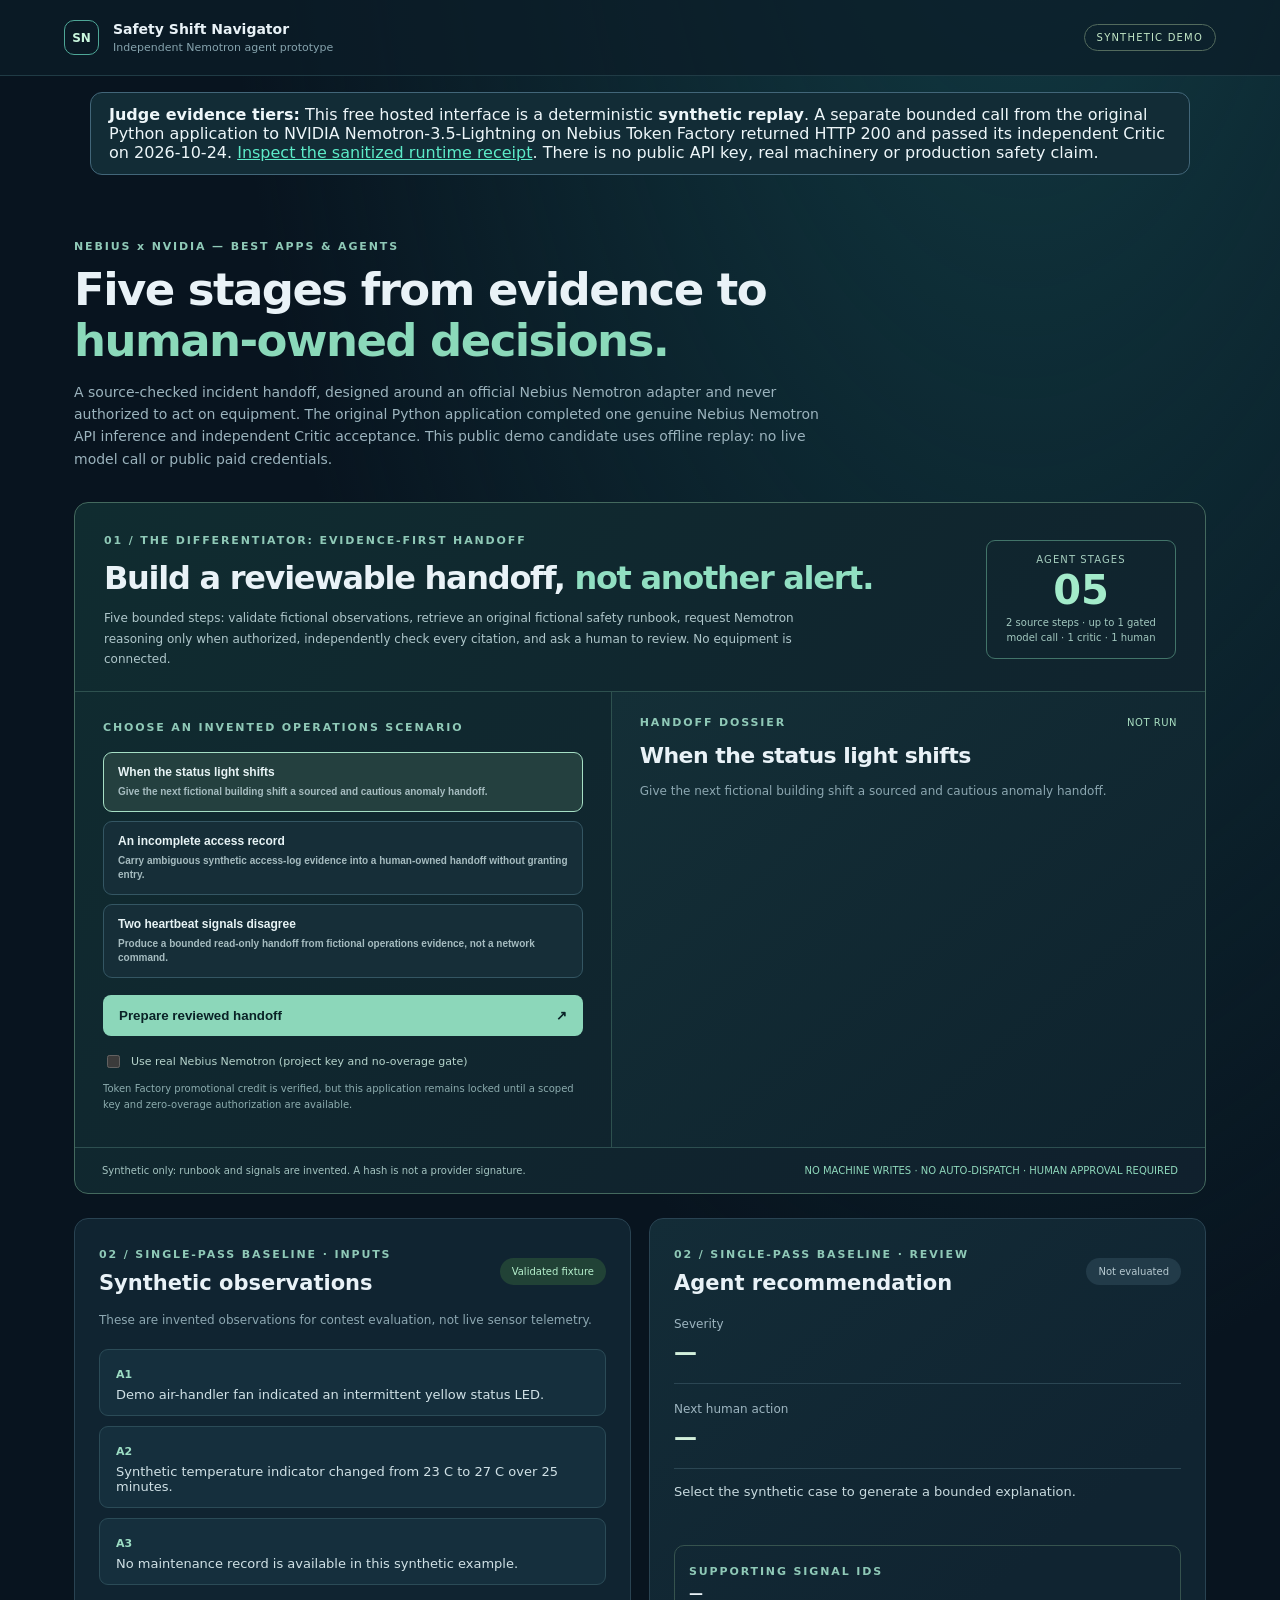
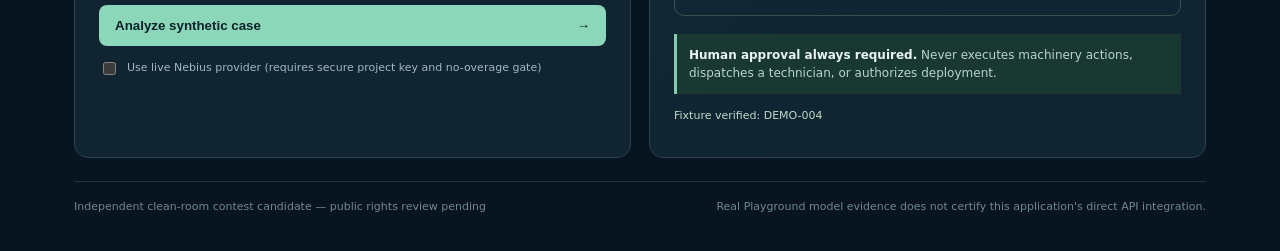
==== docs/index.html @ c72b0e6c "Stage original Nebius Nemotron agent for private contest release review" ====
<!doctype html>
<html lang="en">
<head>
  <meta charset="utf-8">
  <meta name="viewport" content="width=device-width,initial-scale=1">
  <title>Safety Shift Navigator | Synthetic Review Console</title>
  <link rel="stylesheet" href="./style.css">
  <script defer src="./static-adapter.js"></script>
  <script defer src="./app.js"></script>
</head>
<body>
  <header><div class="brand-mark">SN</div><div class="brand"><strong>Safety Shift Navigator</strong><small>Independent Nemotron agent prototype</small></div><span class="lab">SYNTHETIC DEMO</span></header>
  <aside class="source-truth" role="note" style="margin:1rem auto;max-width:1100px;padding:12px 18px;border:1px solid #426679;border-radius:12px;background:#122c36;color:#edf6f9">
<strong>Judge evidence tiers:</strong> This free hosted interface is a deterministic <strong>synthetic replay</strong>.
A separate bounded call from the original Python application to NVIDIA Nemotron-3.5-Lightning on Nebius Token Factory
returned HTTP 200 and passed its independent Critic on 2026-10-24.
<a href="./evidence/NEBIUS_G1_REAL_APP_RECEIPT_REDACTED.json" style="color:#5debc8">Inspect the sanitized runtime receipt</a>.
There is no public API key, real machinery or production safety claim.
</aside>
<main>
    <div class="lead"><p class="eyebrow">NEBIUS x NVIDIA — BEST APPS &amp; AGENTS</p><h1>Five stages from evidence to <em>human-owned decisions.</em></h1><p>A source-checked incident handoff, designed around an official Nebius Nemotron adapter and never authorized to act on equipment. The original Python application completed one genuine Nebius Nemotron API inference and independent Critic acceptance. This public demo candidate uses offline replay: no live model call or public paid credentials.</p></div>
    <section class="handoff-workbench" id="handoff-workbench" aria-label="Multi-stage shift handoff agent">
      <div class="handoff-intro">
        <div><span class="eyebrow">01 / THE DIFFERENTIATOR: EVIDENCE-FIRST HANDOFF</span>
          <h2>Build a reviewable handoff, <em>not another alert.</em></h2>
          <p>Five bounded steps: validate fictional observations, retrieve an original fictional safety runbook, request Nemotron reasoning only when authorized, independently check every citation, and ask a human to review. No equipment is connected.</p>
        </div>
        <div class="handoff-counter"><small>AGENT STAGES</small><strong>05</strong><span>2 source steps · up to 1 gated model call · 1 critic · 1 human</span></div>
      </div>
      <div class="handoff-layout">
        <div class="handoff-controls">
          <span class="eyebrow">CHOOSE AN INVENTED OPERATIONS SCENARIO</span>
          <div id="handoff-scenarios" class="handoff-scenarios"><p class="muted">Loading independent runbooks…</p></div>
          <button id="handoff-run" type="button" disabled>Prepare reviewed handoff <span>↗</span></button>
          <label class="handoff-live"><input type="checkbox" id="handoff-live" disabled> Use real Nebius Nemotron (project key and no-overage gate)</label>
          <p id="handoff-gate" class="handoff-gate">Official Playground evidence is separate from this application's direct API integration; both a scoped key and no-overage approval are required.</p>
        </div>
        <div class="handoff-output">
          <div class="handoff-result-head"><span class="eyebrow">HANDOFF DOSSIER</span><span id="handoff-source" class="handoff-origin">NOT RUN</span></div>
          <h3 id="handoff-title">A decision a human can inspect.</h3>
          <div id="handoff-review" class="handoff-review"><p class="muted">Choose a fictional scenario to trace its evidence and uncertainty.</p></div>
          <div id="handoff-trace" class="handoff-trace" aria-label="Agent tool stages"></div>
        </div>
      </div>
      <div class="handoff-footer"><span id="handoff-status">Synthetic only: runbook and signals are invented. A hash is not a provider signature.</span><span>NO MACHINE WRITES · NO AUTO-DISPATCH · HUMAN APPROVAL REQUIRED</span></div>
    </section>
    <div class="columns">
      <section class="card">
        <div class="section-heading"><div><span class="eyebrow">02 / SINGLE-PASS BASELINE · INPUTS</span><h2>Synthetic observations</h2></div><span class="pill green">Validated fixture</span></div>
        <p class="muted">These are invented observations for contest evaluation, not live sensor telemetry.</p>
        <div id="signals" class="signals"><p class="muted">Loading synthetic observations…</p></div>
        <div class="actions"><button id="run" type="button">Analyze synthetic case <span>→</span></button><label class="checkbox"><input id="real" type="checkbox"> Use live Nebius provider (requires secure project key and no-overage gate)</label></div>
      </section>
      <section class="card result">
        <div class="section-heading"><div><span class="eyebrow">02 / SINGLE-PASS BASELINE · REVIEW</span><h2>Agent recommendation</h2></div><span id="mode" class="pill">Not evaluated</span></div>
        <div class="metric"><span>Severity</span><strong id="severity">—</strong></div>
        <div class="metric"><span>Next human action</span><strong id="action">—</strong></div>
        <p id="reason" class="reason">Select the synthetic case to generate a bounded explanation.</p>
        <div class="evidence"><span class="eyebrow">SUPPORTING SIGNAL IDS</span><strong id="ids">—</strong></div>
        <div class="guard"> <b>Human approval always required.</b> <span>Never executes machinery actions, dispatches a technician, or authorizes deployment.</span></div>
        <p id="status" role="status" aria-live="polite" class="status"></p>
      </section>
    </div>
    <footer><span>Independent clean-room contest candidate — public rights review pending</span><span>Real Playground model evidence does not certify this application's direct API integration.</span></footer>
  </main>
</body>
</html>
---- docs/style.css ----
:root{color-scheme:dark;font-family:Inter,system-ui,-apple-system,Segoe UI,sans-serif;color:#e9f2f7;background:#08141f}*{box-sizing:border-box}body{margin:0;background:radial-gradient(ellipse at 80% -20%,#123d45 0,transparent 56%),#08141f}header{height:76px;border-bottom:1px solid #203b45;display:flex;gap:14px;align-items:center;padding:0 max(5vw,24px);background:#0c1d28b8}.brand-mark{height:35px;width:35px;border:1px solid #4ea797;border-radius:10px;display:grid;place-items:center;font-size:12px;font-weight:800;color:#c9f7de}.brand{display:flex;flex-direction:column;gap:4px}.brand strong{font-size:14px}.brand small{font-size:11px;color:#86a3ad}.lab{margin-left:auto;border:1px solid #536b5d;border-radius:20px;padding:7px 12px;font-size:10px;letter-spacing:.12em;color:#c3e8c7}main{max-width:1180px;padding:38px 24px;margin:0 auto}.eyebrow{font-size:11px;letter-spacing:.17em;font-weight:700;color:#8fc9b7}.lead{max-width:760px;margin-bottom:32px}.lead h1{font-size:clamp(29px,4vw,45px);line-height:1.13;letter-spacing:-.035em;margin:12px 0}.lead em{font-style:normal;color:#8bd9ba}.lead p:not(.eyebrow){line-height:1.6;color:#9bb3bd;font-size:14px}.columns{display:grid;grid-template-columns:1fr 1fr;gap:18px}.card{background:#102431;border:1px solid #294352;border-radius:14px;padding:24px;min-height:418px}.section-heading{display:flex;justify-content:space-between;align-items:center;gap:10px}.section-heading h2{font-size:21px;margin:9px 0 4px}.pill{font-size:10px;border-radius:24px;background:#223b49;padding:8px 12px;color:#b6c9d0;white-space:nowrap}.pill.green{background:#214236;color:#b5efcc}.muted{font-size:12px;line-height:1.5;color:#8ca7b1}.signals{display:grid;gap:10px;margin:20px 0}.signal{background:#152f3d;border:1px solid #2b4b57;padding:13px 16px;border-radius:9px}.signal b{color:#9cddc4;font-size:11px}.signal p{font-size:13px;color:#d0e1e6;margin:5px 0 0}.actions{margin-top:20px}button{background:#8cd7ba;color:#0a2227;border:0;padding:13px 16px;border-radius:8px;font-weight:750;cursor:pointer;width:100%;text-align:left;display:flex;justify-content:space-between}button:disabled{opacity:.55;cursor:wait}.checkbox{display:flex;gap:8px;align-items:start;margin-top:14px;color:#a3b9c0;font-size:11px;line-height:1.4}.checkbox input{margin-top:2px}.result{background:linear-gradient(140deg,#132c37,#102431 66%)}.metric{display:flex;flex-direction:column;padding:18px 0;border-bottom:1px solid #2b4653;gap:8px}.metric span{color:#9db5c0;font-size:12px}.metric strong{font-size:23px;color:#d2efdb;text-transform:uppercase}.reason{min-height:50px;color:#c8dadf;font-size:13px;line-height:1.5}.evidence{padding:14px;border:1px solid #36534e;border-radius:10px}.evidence strong{display:block;margin-top:6px;font-size:14px}.guard{margin-top:18px;border-left:3px solid #84caad;background:#193832;padding:12px;font-size:12px;line-height:1.5}.guard span{color:#b7d6cb}.status{font-size:11px;color:#c1dacb;margin-top:15px}footer{display:flex;justify-content:space-between;gap:15px;color:#6f8994;border-top:1px solid #1b3844;margin-top:23px;padding-top:18px;font-size:11px}@media(max-width:770px){.columns{grid-template-columns:1fr}.card{min-height:auto}header{padding:0 18px}.lab{display:none}main{padding:20px 16px}.lead{margin-bottom:20px}}

/* Original multi-stage handoff workbench; self-hosted and no external assets. */
.handoff-workbench{margin:12px 0 24px;border:1px solid #44695e;border-radius:14px;overflow:hidden;background:linear-gradient(135deg,#102c30,#10202d)}
.handoff-intro{padding:26px 29px 22px;border-bottom:1px solid #2e514f;display:flex;justify-content:space-between;gap:26px;align-items:center}
.handoff-intro h2{font-weight:650;font-size:clamp(23px,3vw,32px);letter-spacing:-.04em;margin:11px 0}
.handoff-intro em{color:#91dfc2;font-style:normal}
.handoff-intro p{font-size:12px;line-height:1.7;color:#afc7cb;max-width:740px;margin:0}
.handoff-counter{flex:0 0 190px;min-width:0;display:flex;flex-direction:column;align-items:center;text-align:center;border:1px solid #427469;border-radius:9px;padding:13px}
.handoff-counter small{font-size:10px;color:#a6cebf;letter-spacing:.11em}
.handoff-counter strong{font-size:40px;color:#a3ebca;line-height:1.25}
.handoff-counter span{font-size:10px;color:#a2c8bf;line-height:1.5}
.handoff-layout{display:grid;grid-template-columns:minmax(0,.95fr) minmax(0,1.05fr)}
.handoff-controls,.handoff-output{padding:24px 28px;min-width:0}
.handoff-controls{border-right:1px solid #2e514f}
.handoff-scenarios{margin:17px 0;display:grid;gap:9px}
.handoff-choice{background:#162e38;color:#e7f3f5;border:1px solid #345663;border-radius:9px;padding:12px 14px;display:flex;flex-direction:column;align-items:flex-start;gap:6px;white-space:normal}
.handoff-choice:hover,.handoff-choice[aria-pressed=true]{border-color:#a6dfc5;background:#24403f}
.handoff-choice strong{font-size:12px}
.handoff-choice small{font-size:10px;color:#a6bcc0;line-height:1.4}
#handoff-run{margin-top:17px}
.handoff-live{font-size:11px;display:flex;align-items:center;gap:8px;margin-top:16px;color:#b5d3cb}
.handoff-live input{accent-color:#a3ebca;flex-shrink:0}
.handoff-gate{font-size:10px;line-height:1.6;color:#8cacae}
.handoff-output{background:linear-gradient(140deg,#142f37,#0e222d)}
.handoff-result-head{display:flex;align-items:center;justify-content:space-between;gap:12px}
.handoff-origin{color:#a8dec1;font-size:10px;letter-spacing:.05em}
.handoff-output h3{font-weight:700;letter-spacing:-.025em;font-size:22px;margin:14px 0}
.handoff-review{min-height:160px;margin-bottom:14px}
.handoff-summary{display:flex;gap:12px;align-items:center;flex-wrap:wrap;font-size:12px}
.handoff-severity{display:inline-block;border:1px solid #a2b9ab;color:#a7e1c7;border-radius:20px;padding:5px 10px;font-size:10px}
.handoff-why{color:#cee3e3;font-size:12px;line-height:1.65}
.handoff-audit{border:1px solid #395a59;border-radius:8px;padding:13px;display:grid;gap:8px}
.handoff-audit small{font-size:10px;line-height:1.55;color:#adc8ca;overflow-wrap:anywhere}
.handoff-trace{display:grid;grid-template-columns:repeat(5,minmax(0,1fr));gap:5px}
.handoff-step{background:#1b3b40;border:1px solid #34545b;border-radius:7px;color:#b7d7d4;padding:10px 8px;font-size:9px;line-height:1.5;overflow-wrap:anywhere}
.handoff-footer{border-top:1px solid #2d4f50;display:flex;justify-content:space-between;flex-wrap:wrap;gap:10px;color:#a4c4c1;padding:15px 27px;font-size:10px;line-height:1.5}
.handoff-footer span:last-child{color:#8fd8bc}
@media(max-width:920px){
 .handoff-layout{grid-template-columns:minmax(0,1fr)}
 .handoff-controls{border-right:0;border-bottom:1px solid #2e514f}
 .handoff-trace{grid-template-columns:repeat(3,minmax(0,1fr))}
}
@media(max-width:580px){
 main{padding-left:14px;padding-right:14px}
 .handoff-intro{padding:20px 18px;flex-direction:column;align-items:stretch}
 .handoff-counter{flex:auto;width:100%}
 .handoff-controls,.handoff-output{padding:20px 17px}
 .handoff-intro h2{font-size:26px}
 .handoff-trace{grid-template-columns:repeat(2,minmax(0,1fr))}
 .handoff-workbench,.columns,.columns .card{min-width:0}
 .handoff-result-head{flex-wrap:wrap}
 .handoff-footer{padding:14px 17px}
}
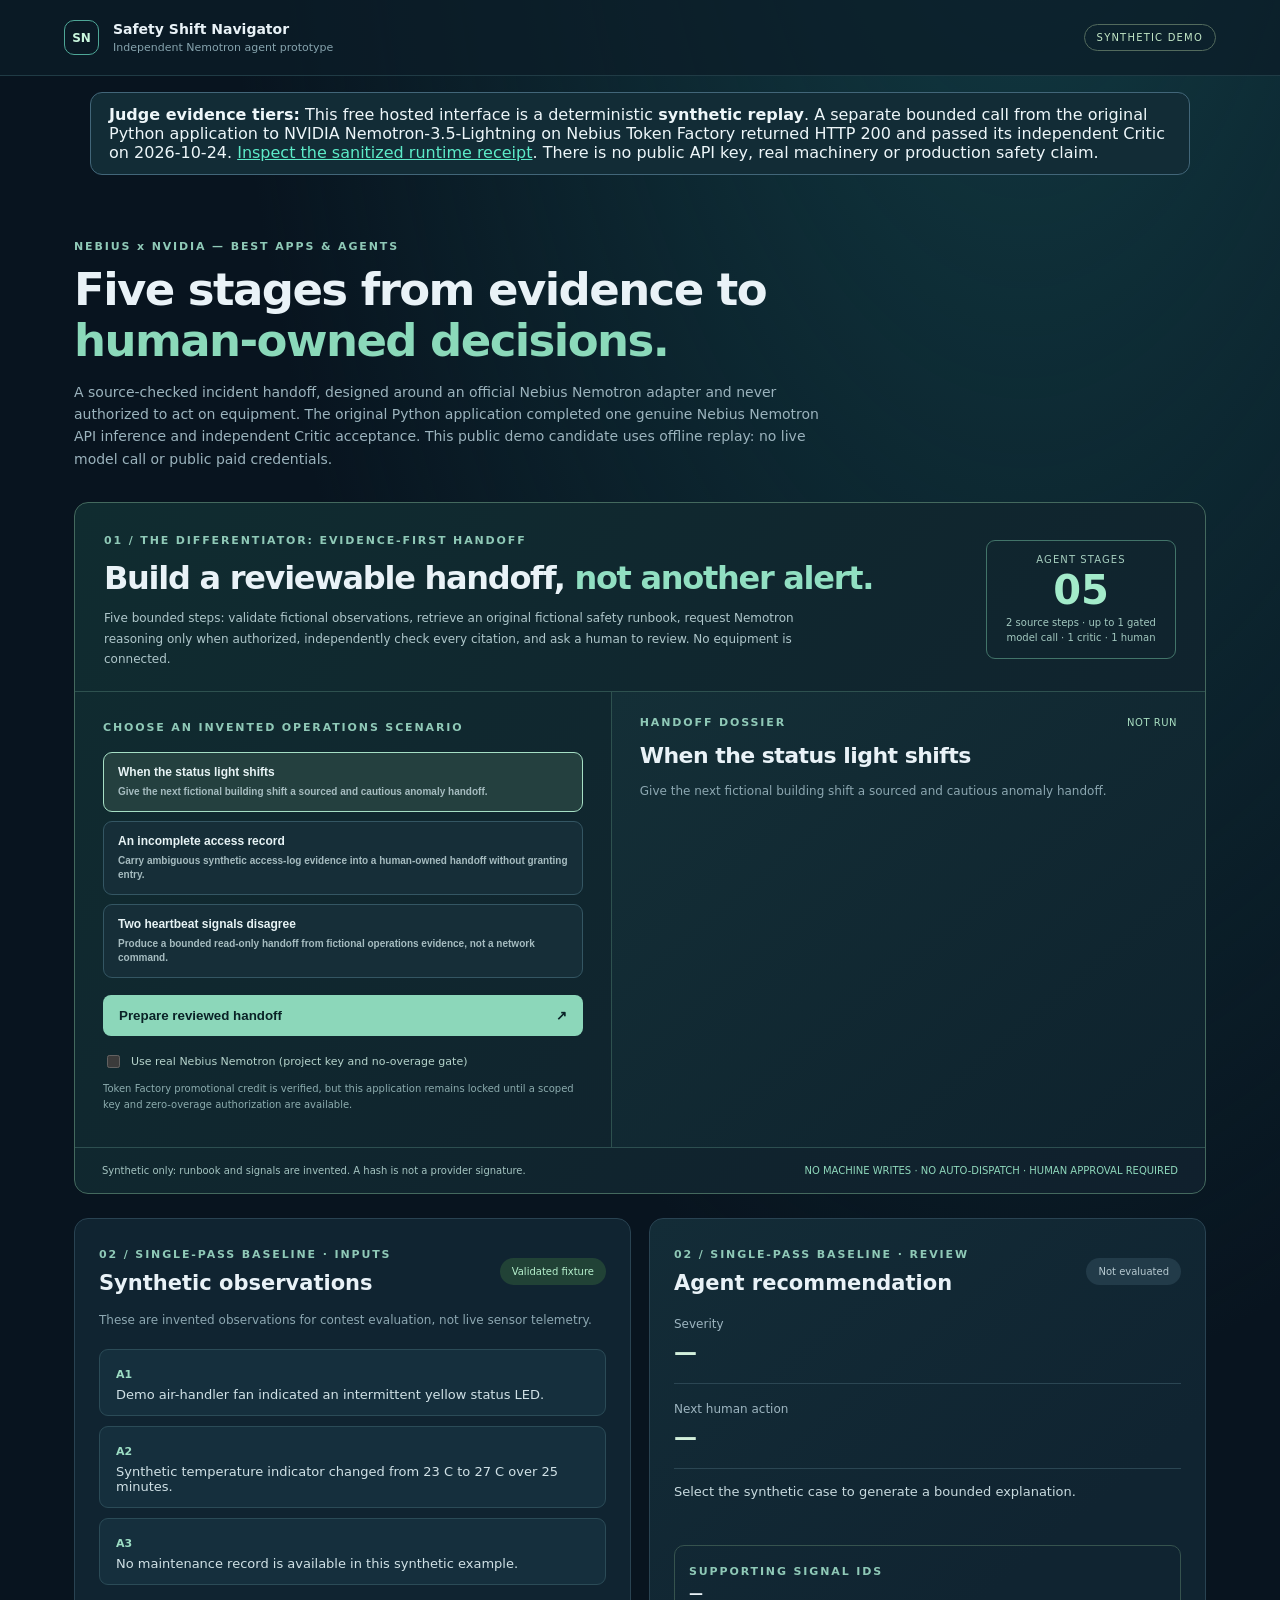
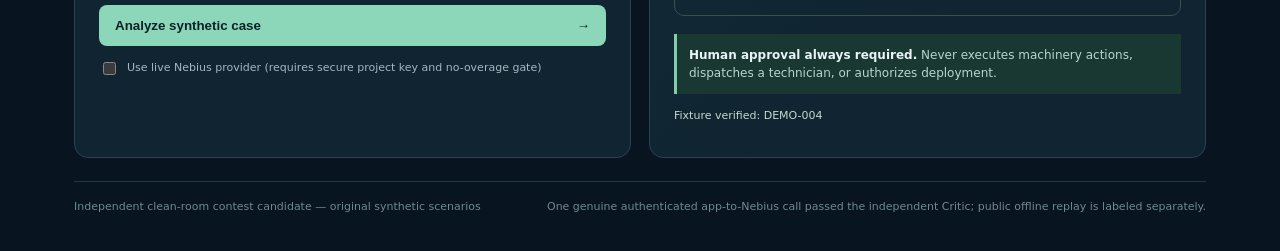
==== commit 3d906977: "Align judge UI evidence with authenticated Nebius proof" ====
--- a/docs/index.html
+++ b/docs/index.html
@@ -61,7 +61,7 @@
         <p id="status" role="status" aria-live="polite" class="status"></p>
       </section>
     </div>
-    <footer><span>Independent clean-room contest candidate — public rights review pending</span><span>Real Playground model evidence does not certify this application's direct API integration.</span></footer>
+    <footer><span>Independent clean-room contest candidate — original synthetic scenarios</span><span>One genuine authenticated app-to-Nebius call passed the independent Critic; public offline replay is labeled separately.</span></footer>
   </main>
 </body>
 </html>
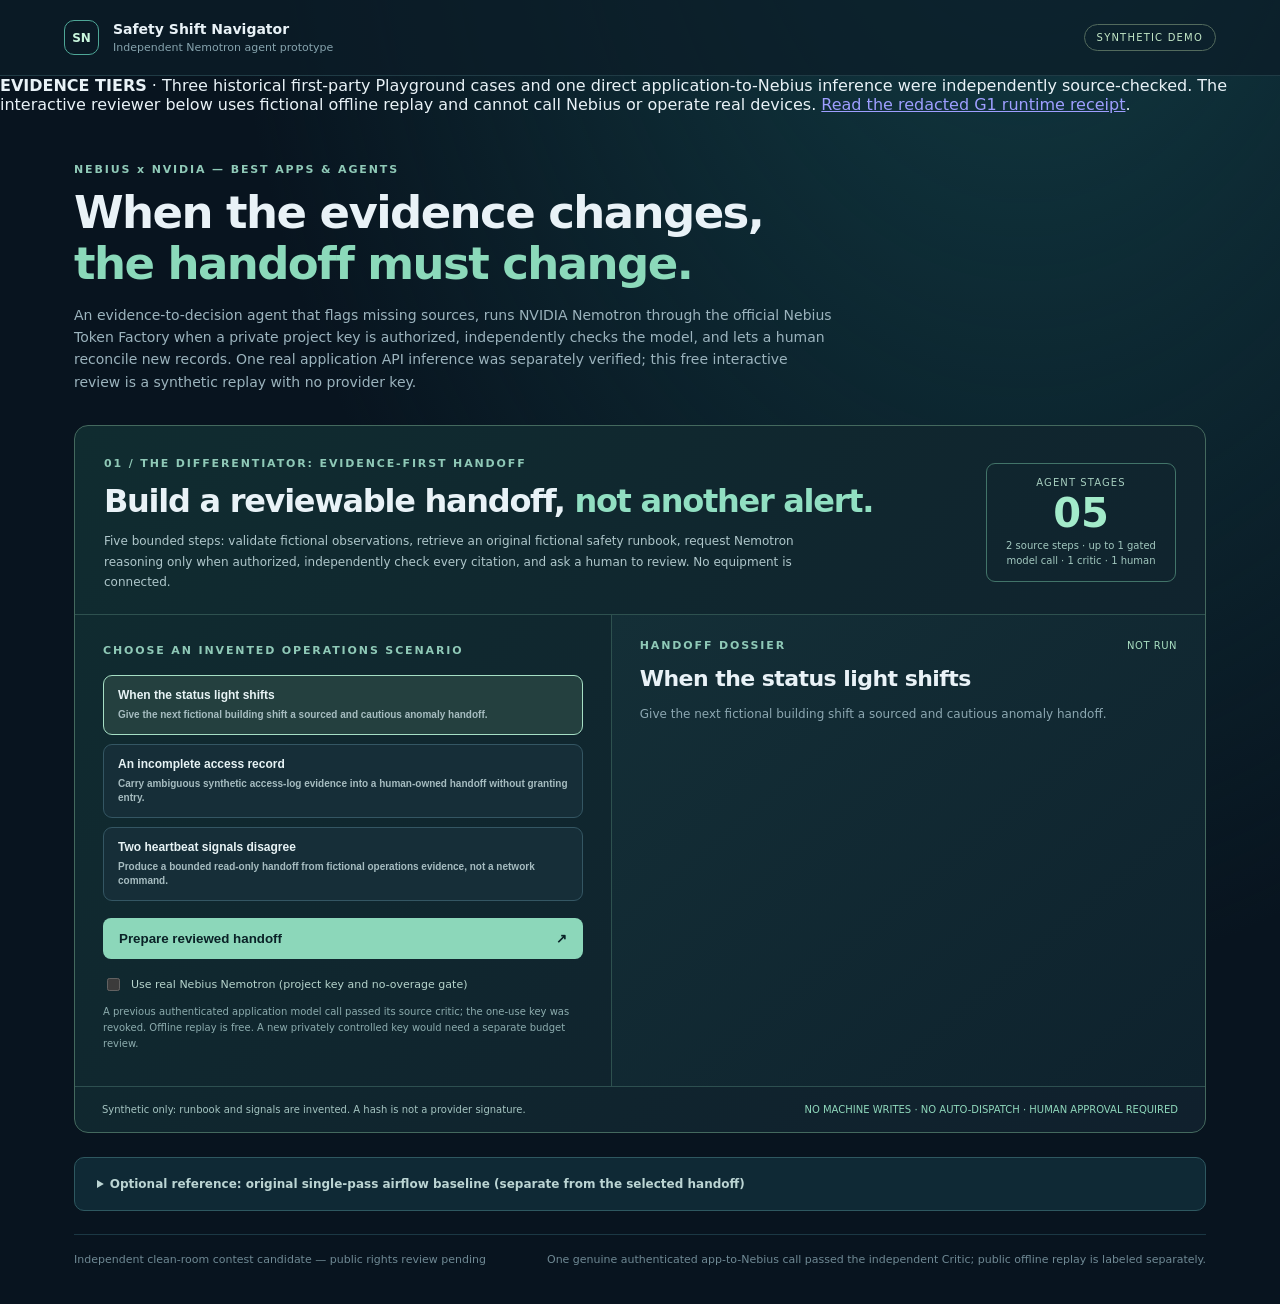
==== commit 0987f48b: "Stage evidence reconciliation and local human decision for judge review" ====
--- a/docs/index.html
+++ b/docs/index.html
@@ -10,15 +10,9 @@
 </head>
 <body>
   <header><div class="brand-mark">SN</div><div class="brand"><strong>Safety Shift Navigator</strong><small>Independent Nemotron agent prototype</small></div><span class="lab">SYNTHETIC DEMO</span></header>
-  <aside class="source-truth" role="note" style="margin:1rem auto;max-width:1100px;padding:12px 18px;border:1px solid #426679;border-radius:12px;background:#122c36;color:#edf6f9">
-<strong>Judge evidence tiers:</strong> This free hosted interface is a deterministic <strong>synthetic replay</strong>.
-A separate bounded call from the original Python application to NVIDIA Nemotron-3.5-Lightning on Nebius Token Factory
-returned HTTP 200 and passed its independent Critic on 2026-10-24.
-<a href="./evidence/NEBIUS_G1_REAL_APP_RECEIPT_REDACTED.json" style="color:#5debc8">Inspect the sanitized runtime receipt</a>.
-There is no public API key, real machinery or production safety claim.
-</aside>
-<main>
-    <div class="lead"><p class="eyebrow">NEBIUS x NVIDIA — BEST APPS &amp; AGENTS</p><h1>Five stages from evidence to <em>human-owned decisions.</em></h1><p>A source-checked incident handoff, designed around an official Nebius Nemotron adapter and never authorized to act on equipment. The original Python application completed one genuine Nebius Nemotron API inference and independent Critic acceptance. This public demo candidate uses offline replay: no live model call or public paid credentials.</p></div>
+  <aside role="note" class="judge-truth-bar"><strong>EVIDENCE TIERS</strong> · Three historical first-party Playground cases and one direct application-to-Nebius inference were independently source-checked. The interactive reviewer below uses fictional offline replay and cannot call Nebius or operate real devices. <a href="./evidence/NEBIUS_G1_REAL_APP_RECEIPT_REDACTED.json">Read the redacted G1 runtime receipt</a>.</aside>
+  <main>
+    <div class="lead"><p class="eyebrow">NEBIUS x NVIDIA — BEST APPS &amp; AGENTS</p><h1>When the evidence changes, <em>the handoff must change.</em></h1><p>An evidence-to-decision agent that flags missing sources, runs NVIDIA Nemotron through the official Nebius Token Factory when a private project key is authorized, independently checks the model, and lets a human reconcile new records. One real application API inference was separately verified; this free interactive review is a synthetic replay with no provider key.</p></div>
     <section class="handoff-workbench" id="handoff-workbench" aria-label="Multi-stage shift handoff agent">
       <div class="handoff-intro">
         <div><span class="eyebrow">01 / THE DIFFERENTIATOR: EVIDENCE-FIRST HANDOFF</span>
@@ -33,26 +27,47 @@
           <div id="handoff-scenarios" class="handoff-scenarios"><p class="muted">Loading independent runbooks…</p></div>
           <button id="handoff-run" type="button" disabled>Prepare reviewed handoff <span>↗</span></button>
           <label class="handoff-live"><input type="checkbox" id="handoff-live" disabled> Use real Nebius Nemotron (project key and no-overage gate)</label>
-          <p id="handoff-gate" class="handoff-gate">Official Playground evidence is separate from this application's direct API integration; both a scoped key and no-overage approval are required.</p>
+          <p id="handoff-gate" class="handoff-gate">One actual application-origin Nebius model call was verified; its one-use key was revoked. This interactive review uses synthetic replay only, without new model charges.</p>
         </div>
         <div class="handoff-output">
           <div class="handoff-result-head"><span class="eyebrow">HANDOFF DOSSIER</span><span id="handoff-source" class="handoff-origin">NOT RUN</span></div>
           <h3 id="handoff-title">A decision a human can inspect.</h3>
           <div id="handoff-review" class="handoff-review"><p class="muted">Choose a fictional scenario to trace its evidence and uncertainty.</p></div>
           <div id="handoff-trace" class="handoff-trace" aria-label="Agent tool stages"></div>
+          <section id="evidence-lab" class="evidence-lab" aria-label="Reconcile new evidence" hidden>
+            <p class="eyebrow">02 / JUDGE CHALLENGE · EVIDENCE DELTA</p>
+            <h4>What happens when new evidence arrives?</h4>
+            <p class="evidence-instructions">Choose a fictional archived record. The agent must distinguish relevant, conflicting, and unrelated evidence, then preserve a human decision gate. This offline reconciliation does not call Nebius.</p>
+            <div id="evidence-options" class="evidence-options" role="group" aria-label="Synthetic archive records"></div>
+            <button id="evidence-apply" type="button" disabled>Reconcile the selected record →</button>
+            <div id="evidence-delta" class="evidence-delta" aria-live="polite"></div>
+            <section id="human-review-gate" class="human-review-gate" hidden>
+              <p class="eyebrow">03 / HUMAN-OWNED DECISION · LOCAL RECEIPT</p>
+              <h4>The reviewer—not the agent—must choose the next verification action.</h4>
+              <label for="human-review-choice">Human-only follow-up (no equipment control)</label>
+              <select id="human-review-choice" aria-label="Select human follow-up action" disabled>
+                <option value="">Select a source-verification action</option>
+              </select>
+              <button type="button" id="human-review-record" disabled>Record local human decision →</button>
+              <div id="human-review-receipt" aria-live="polite"></div>
+              <p class="human-local-disclaimer">This is a fictional unauthenticated local reviewer choice, not a certified signature, staff identity, incident approval, or production audit event.</p>
+            </section>
+          </section>
         </div>
       </div>
       <div class="handoff-footer"><span id="handoff-status">Synthetic only: runbook and signals are invented. A hash is not a provider signature.</span><span>NO MACHINE WRITES · NO AUTO-DISPATCH · HUMAN APPROVAL REQUIRED</span></div>
     </section>
-    <div class="columns">
+    <details class="reference-baseline">
+      <summary>Optional reference: original single-pass airflow baseline (separate from the selected handoff)</summary>
+      <div class="columns">
       <section class="card">
-        <div class="section-heading"><div><span class="eyebrow">02 / SINGLE-PASS BASELINE · INPUTS</span><h2>Synthetic observations</h2></div><span class="pill green">Validated fixture</span></div>
+        <div class="section-heading"><div><span class="eyebrow">03 / ORIGINAL ONE-PASS BASELINE · INPUTS</span><h2>Synthetic observations</h2></div><span class="pill green">Validated fixture</span></div>
         <p class="muted">These are invented observations for contest evaluation, not live sensor telemetry.</p>
         <div id="signals" class="signals"><p class="muted">Loading synthetic observations…</p></div>
         <div class="actions"><button id="run" type="button">Analyze synthetic case <span>→</span></button><label class="checkbox"><input id="real" type="checkbox"> Use live Nebius provider (requires secure project key and no-overage gate)</label></div>
       </section>
       <section class="card result">
-        <div class="section-heading"><div><span class="eyebrow">02 / SINGLE-PASS BASELINE · REVIEW</span><h2>Agent recommendation</h2></div><span id="mode" class="pill">Not evaluated</span></div>
+        <div class="section-heading"><div><span class="eyebrow">03 / ORIGINAL ONE-PASS BASELINE · REVIEW</span><h2>Agent recommendation</h2></div><span id="mode" class="pill">Not evaluated</span></div>
         <div class="metric"><span>Severity</span><strong id="severity">—</strong></div>
         <div class="metric"><span>Next human action</span><strong id="action">—</strong></div>
         <p id="reason" class="reason">Select the synthetic case to generate a bounded explanation.</p>
@@ -60,8 +75,9 @@
         <div class="guard"> <b>Human approval always required.</b> <span>Never executes machinery actions, dispatches a technician, or authorizes deployment.</span></div>
         <p id="status" role="status" aria-live="polite" class="status"></p>
       </section>
-    </div>
-    <footer><span>Independent clean-room contest candidate — original synthetic scenarios</span><span>One genuine authenticated app-to-Nebius call passed the independent Critic; public offline replay is labeled separately.</span></footer>
+      </div>
+    </details>
+    <footer><span>Independent clean-room contest candidate — public rights review pending</span><span>One genuine authenticated app-to-Nebius call passed the independent Critic; public offline replay is labeled separately.</span></footer>
   </main>
 </body>
 </html>
--- a/docs/style.css
+++ b/docs/style.css
@@ -52,3 +52,54 @@
  .handoff-result-head{flex-wrap:wrap}
  .handoff-footer{padding:14px 17px}
 }
+
+/* Evidence-delta: a real second interaction that cannot silently close an incident. */
+.evidence-lab{margin-top:20px;padding:18px 17px;border:1px solid #527b72;border-radius:12px;background:#0c2730}
+.evidence-lab[hidden]{display:none}
+.evidence-lab h4{font-size:18px;letter-spacing:-.02em;margin:9px 0 7px;color:#f0f8f6}
+.evidence-instructions{font-size:12px;color:#c8dbde;line-height:1.55;margin-bottom:14px}
+.evidence-options{display:grid;gap:8px}
+.evidence-choice{display:flex;flex-direction:column;gap:5px;align-items:flex-start;min-width:0;
+padding:11px 13px;background:#132d38;border:1px solid #486975;border-radius:9px;
+white-space:normal;text-align:left;color:#f0f7f7}
+.evidence-choice strong{font-size:12px}
+.evidence-choice small{font-size:11px;color:#b1d2d3;line-height:1.5}
+.evidence-choice:hover,.evidence-choice[aria-pressed=true]{background:#245047;border-color:#b0eed0}
+#evidence-apply{margin:12px 0 2px;width:100%;font-size:12px}
+#evidence-apply:disabled{opacity:.45}
+.evidence-delta{margin-top:12px;display:grid;gap:8px}
+.evidence-delta-title{font-size:12px;letter-spacing:.05em;color:#b6f1d1}
+.evidence-comparison{display:grid;gap:8px;grid-template-columns:1fr 1fr}
+.evidence-proof-line{color:#d1e3df;font-size:11px;line-height:1.55;
+background:#17363d;padding:10px;border-radius:8px;overflow-wrap:anywhere;margin:0}
+.evidence-proof-line strong{color:#91ddc4}
+.evidence-delta[data-state="SOURCE_CONFLICT_HUMAN_ESCALATION"] .evidence-delta-title{color:#ffd29b}
+.evidence-delta[data-state="SOURCE_CONFLICT_HUMAN_ESCALATION"] .evidence-comparison .evidence-proof-line:last-child{border:1px solid #ba8451}
+@media(max-width:580px){
+ .evidence-lab{padding:15px 12px;margin-top:18px}
+ .evidence-comparison{grid-template-columns:1fr}
+ .evidence-lab h4{font-size:16px}
+}
+
+.reference-baseline{margin:18px 0 8px;border:1px solid #2e5860;border-radius:10px;
+background:#0f2935;overflow:hidden}
+.reference-baseline summary{padding:17px 22px;color:#bbd4d3;font-size:12px;
+cursor:pointer;line-height:1.5;font-weight:600}
+.reference-baseline summary:hover{color:#a1f0d4}
+.reference-baseline .columns{margin:0 14px 15px}
+@media(max-width:580px){
+ .reference-baseline summary{padding:14px;font-size:11px}
+ .reference-baseline .columns{margin:0 8px 12px}
+}
+
+.human-review-gate{margin-top:16px;padding:16px;background:#163a38;border:1px solid #5c9585;border-radius:10px}
+.human-review-gate[hidden]{display:none}
+.human-review-gate h4{font-size:15px;line-height:1.45;color:#e9fff3;margin:8px 0 12px}
+.human-review-gate label{display:block;color:#bad7cf;font-size:12px;margin:7px 0}
+.human-review-gate select{box-sizing:border-box;width:100%;max-width:100%;
+ border:1px solid #8cc5ab;background:#08272b;color:#f0fbf5;
+ padding:12px;border-radius:8px;font-size:12px}
+.human-review-gate #human-review-record{width:100%;margin-top:10px;font-size:12px}
+.human-review-gate #human-review-record:disabled{opacity:.48}
+#human-review-receipt{display:grid;gap:7px;margin-top:12px}
+.human-local-disclaimer{font-size:10px;line-height:1.5;color:#a7bfba;margin:10px 0 0}
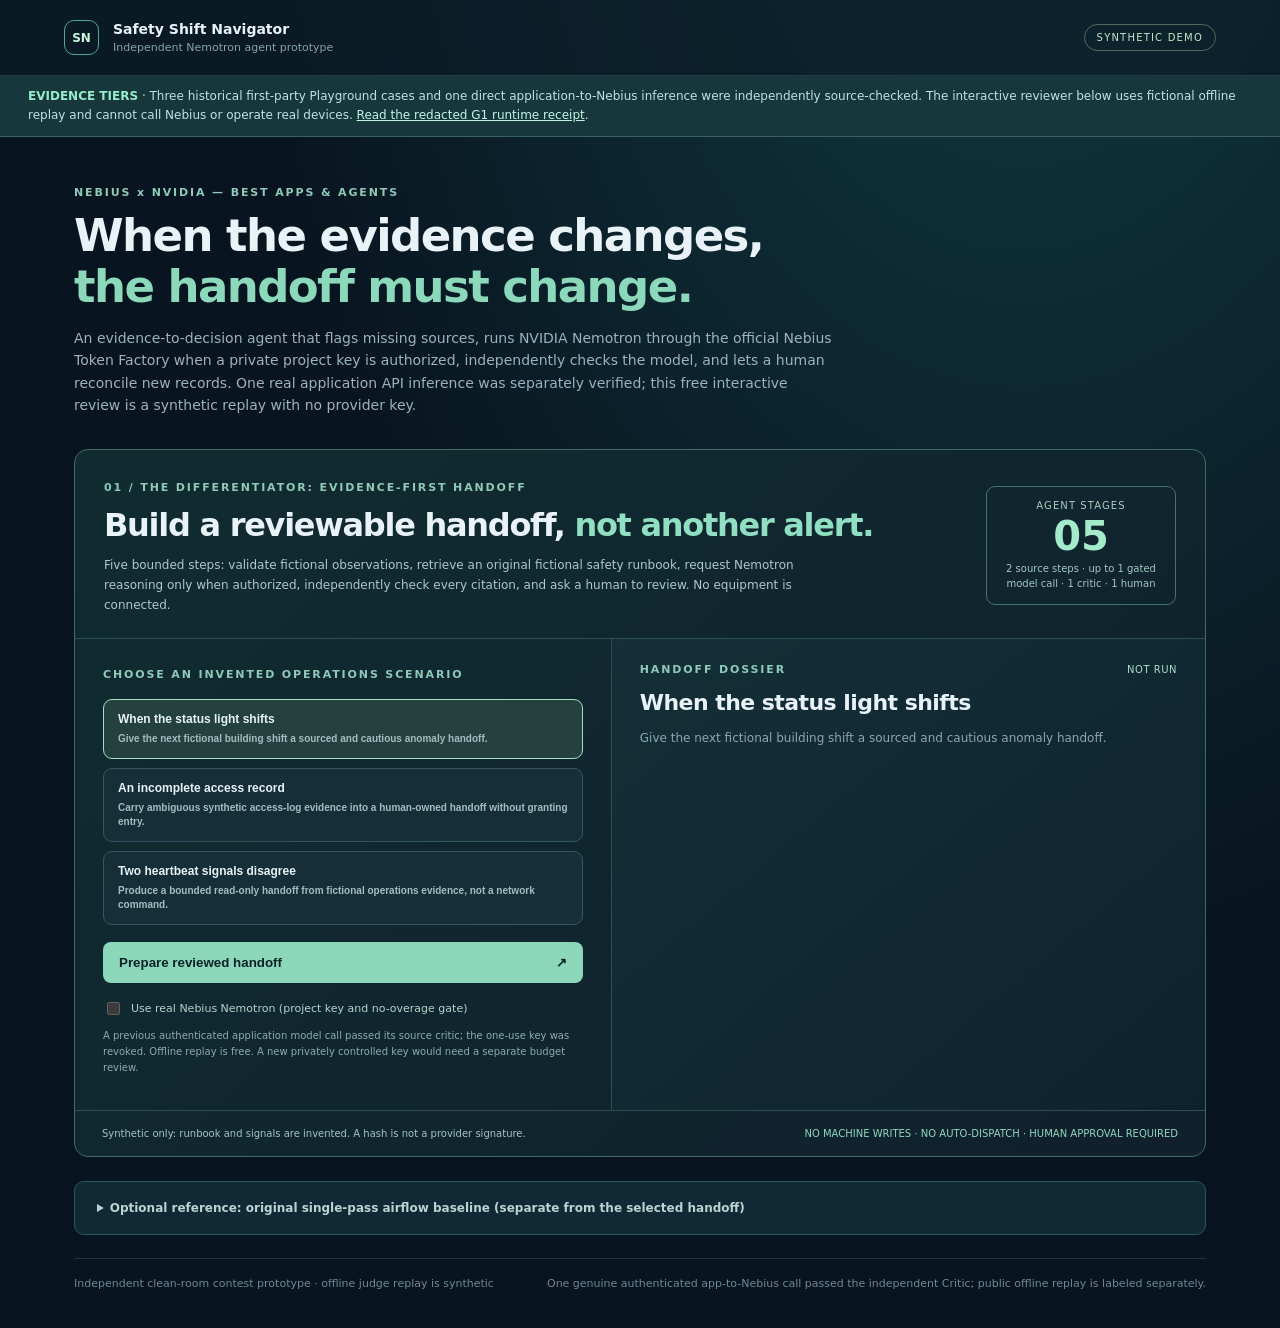
==== commit c4a89112: "Make public-facing static judge copy release-neutral" ====
--- a/docs/index.html
+++ b/docs/index.html
@@ -77,7 +77,7 @@
       </section>
       </div>
     </details>
-    <footer><span>Independent clean-room contest candidate — public rights review pending</span><span>One genuine authenticated app-to-Nebius call passed the independent Critic; public offline replay is labeled separately.</span></footer>
+    <footer><span>Independent clean-room contest prototype · offline judge replay is synthetic</span><span>One genuine authenticated app-to-Nebius call passed the independent Critic; public offline replay is labeled separately.</span></footer>
   </main>
 </body>
 </html>
--- a/docs/style.css
+++ b/docs/style.css
@@ -103,3 +103,28 @@
 .human-review-gate #human-review-record:disabled{opacity:.48}
 #human-review-receipt{display:grid;gap:7px;margin-top:12px}
 .human-local-disclaimer{font-size:10px;line-height:1.5;color:#a7bfba;margin:10px 0 0}
+
+/* Judge can inspect the exact text behind each citation, without leaving the case. */
+.source-ledger{margin-top:14px;border:1px solid #527d78;border-radius:9px;
+ background:#102c33;overflow:hidden}
+.source-ledger-summary{padding:12px 14px;color:#bcebd4;font-size:12px;
+ font-weight:650;line-height:1.5;cursor:pointer}
+.source-ledger-summary:hover{background:#204443}
+.source-ledger-rows{display:grid;gap:7px;padding:12px 14px;
+ border-top:1px solid #385d5b}
+.source-ledger-row{font-size:12px;line-height:1.6;margin:0;color:#cfe3e1}
+.source-ledger-hash{font-size:11px;color:#9ec6be;overflow-wrap:anywhere;margin:0}
+.judge-truth-bar{padding:11px 28px;color:#bfe4e0;background:#17373c;
+ font-size:12px;line-height:1.6;border-bottom:1px solid #3a6260}
+.judge-truth-bar strong{color:#96ebc9}
+.judge-truth-bar a{color:#c3f5e4;text-decoration:underline}
+@media(max-width:580px){
+ .source-ledger-summary,.source-ledger-row{font-size:12px;line-height:1.6}
+ .source-ledger-rows{padding:11px}
+ .judge-truth-bar{font-size:12px;padding:12px 15px}
+ .handoff-intro p,.handoff-choice small,.handoff-audit small,
+ .handoff-step,.evidence-choice small,.evidence-proof-line,
+ .human-local-disclaimer{font-size:12px;line-height:1.6}
+ .handoff-step{padding:11px 9px}
+ .handoff-choice strong,.evidence-choice strong{font-size:13px}
+}
